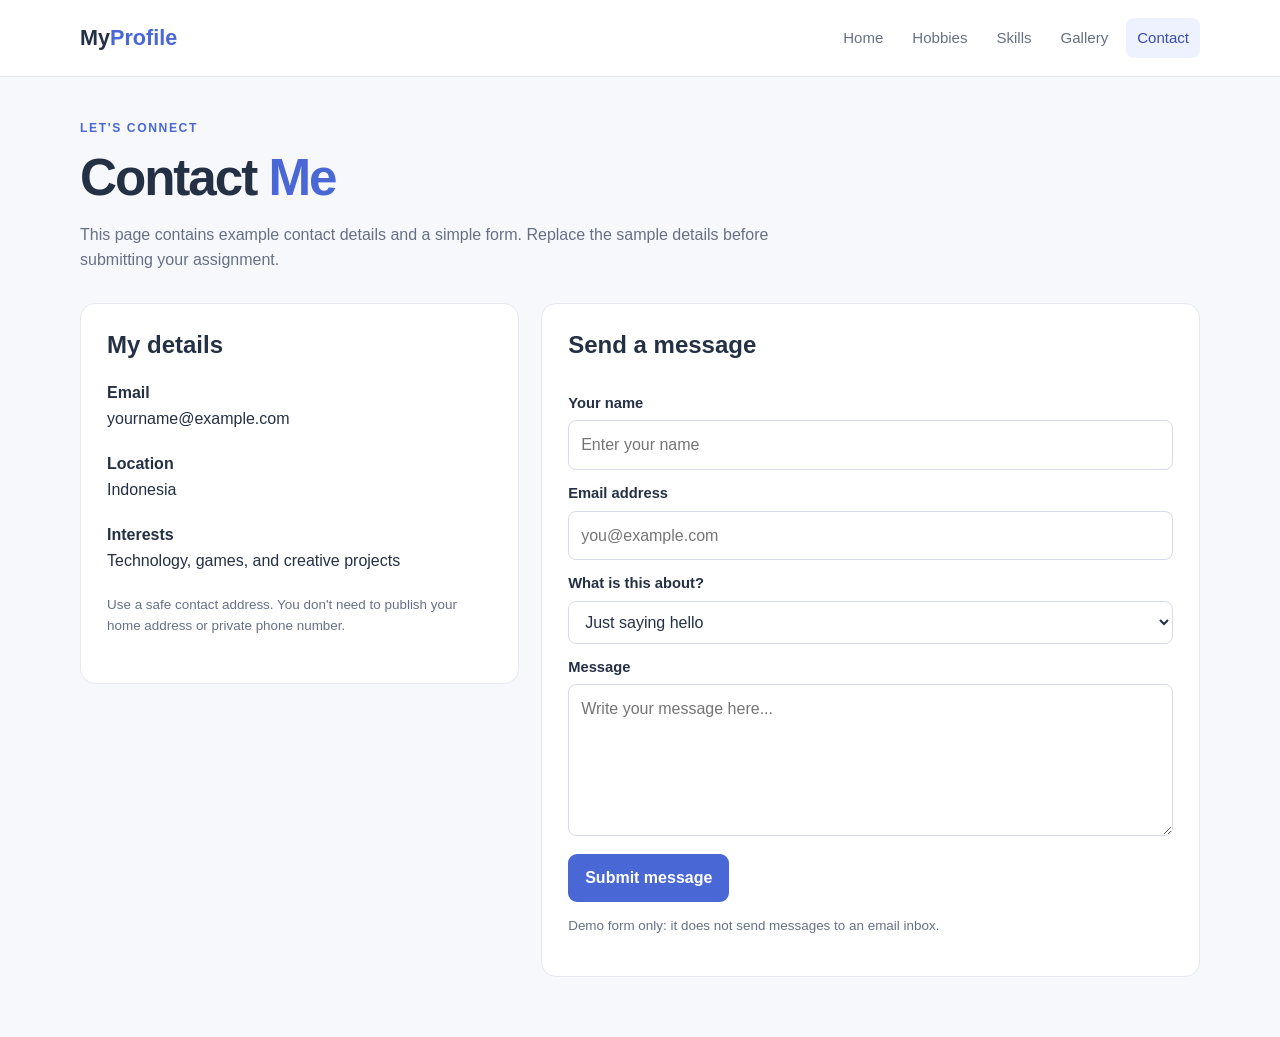
==== contact.html @ 0a0eddf7 "Add files via upload" ====
<!DOCTYPE html>
<html lang="en">
<head>
    <meta charset="UTF-8">
    <meta name="viewport" content="width=device-width, initial-scale=1.0">
    <title>My Profile | Contact</title>
    <link rel="stylesheet" href="style.css">
</head>
<body>
    <header class="site-header">
        <a class="brand" href="index.html">My<span>Profile</span></a>
        <nav aria-label="Main navigation">
            <a href="index.html">Home</a>
            <a href="hobbies.html">Hobbies</a>
            <a href="skills.html">Skills</a>
            <a href="gallery.html">Gallery</a>
            <a class="active" href="contact.html">Contact</a>
        </nav>
    </header>

    <main class="page-main">
        <section class="page-heading">
            <p class="eyebrow">LET'S CONNECT</p>
            <h1>Contact <span>Me</span></h1>
            <p>This page contains example contact details and a simple form. Replace the sample details before submitting your assignment.</p>
        </section>

        <section class="contact-layout">
            <div class="contact-info">
                <h2>My details</h2>
                <p><strong>Email</strong><br>yourname@example.com</p>
                <p><strong>Location</strong><br>Indonesia</p>
                <p><strong>Interests</strong><br>Technology, games, and creative projects</p>
                <p class="small-note">Use a safe contact address. You don't need to publish your home address or private phone number.</p>
            </div>

            <form class="contact-form" action="#" method="get">
                <h2>Send a message</h2>
                <label for="name">Your name</label>
                <input type="text" id="name" name="name" placeholder="Enter your name" required>

                <label for="email">Email address</label>
                <input type="email" id="email" name="email" placeholder="you@example.com" required>

                <label for="topic">What is this about?</label>
                <select id="topic" name="topic">
                    <option value="hello">Just saying hello</option>
                    <option value="project">A project</option>
                    <option value="question">A question</option>
                </select>

                <label for="message">Message</label>
                <textarea id="message" name="message" rows="5" placeholder="Write your message here..." required></textarea>

                <button class="button" type="submit">Submit message</button>
                <p class="small-note">Demo form only: it does not send messages to an email inbox.</p>
            </form>
        </section>
    </main>
</body>
</html>
---- style.css ----
:root {
    --ink: #243044;
    --muted: #667085;
    --accent: #4967d5;
    --accent-dark: #354eb0;
    --soft: #eef2ff;
    --paper: #ffffff;
    --background: #f7f8fc;
    --border: #e5e8f0;
}

* {
    box-sizing: border-box;
}

html {
    scroll-behavior: smooth;
}

body {
    margin: 0;
    font-family: Arial, Helvetica, sans-serif;
    color: var(--ink);
    background: var(--background);
    line-height: 1.6;
}

.site-header {
    display: flex;
    align-items: center;
    justify-content: space-between;
    gap: 24px;
    padding: 18px max(5%, calc((100% - 1120px) / 2));
    background: var(--paper);
    border-bottom: 1px solid var(--border);
}

.brand {
    color: var(--ink);
    text-decoration: none;
    font-size: 1.35rem;
    font-weight: 800;
    white-space: nowrap;
}

.brand span,
h1 span {
    color: var(--accent);
}

nav {
    display: flex;
    flex-wrap: wrap;
    gap: 7px;
}

nav a {
    color: var(--muted);
    text-decoration: none;
    font-size: 0.94rem;
    padding: 8px 11px;
    border-radius: 8px;
}

nav a:hover,
nav a.active {
    color: var(--accent-dark);
    background: var(--soft);
}

main {
    width: min(1120px, 90%);
    margin: 0 auto;
}

.hero {
    display: grid;
    grid-template-columns: 1.1fr 0.9fr;
    align-items: center;
    gap: 38px;
    padding: 64px 0 48px;
}

.eyebrow {
    margin: 0 0 10px;
    color: var(--accent);
    font-size: 0.76rem;
    font-weight: 800;
    letter-spacing: 0.13em;
}

h1 {
    margin: 0 0 16px;
    font-size: clamp(2.3rem, 5vw, 3.7rem);
    line-height: 1.12;
    letter-spacing: -0.04em;
}

h2, h3 {
    line-height: 1.25;
}

h2 {
    margin-top: 0;
}

.lead {
    max-width: 580px;
    color: var(--muted);
    font-size: 1.1rem;
}

.hero-art {
    padding: 20px;
    background: #e8edff;
    border-radius: 28px;
}

.hero-art img {
    display: block;
    width: 100%;
    max-height: 340px;
}

.hero-actions {
    display: flex;
    flex-wrap: wrap;
    align-items: center;
    gap: 20px;
    margin-top: 26px;
}

.button {
    display: inline-block;
    border: 0;
    border-radius: 9px;
    padding: 11px 17px;
    background: var(--accent);
    color: white;
    font: inherit;
    font-weight: 700;
    text-decoration: none;
    cursor: pointer;
}

.button:hover {
    background: var(--accent-dark);
}

.text-link,
.card a {
    color: var(--accent-dark);
    text-decoration: none;
    font-weight: 700;
}

.intro-card {
    display: grid;
    grid-template-columns: 0.9fr 1.1fr;
    gap: 28px;
    align-items: center;
    padding: 28px;
    background: var(--paper);
    border: 1px solid var(--border);
    border-radius: 16px;
}

.intro-card h2 {
    margin-bottom: 0;
}

.intro-card > p {
    margin: 0;
    color: var(--muted);
}

.three-cards,
.skill-grid {
    display: grid;
    grid-template-columns: repeat(3, 1fr);
    gap: 18px;
    margin: 24px 0 56px;
}

.card {
    padding: 24px;
    background: var(--paper);
    border: 1px solid var(--border);
    border-radius: 14px;
}

.card h3,
.card h2 {
    margin: 12px 0 8px;
}

.card p {
    color: var(--muted);
}

.icon {
    display: grid;
    place-items: center;
    width: 42px;
    height: 42px;
    border-radius: 12px;
    background: var(--soft);
    color: var(--accent);
    font-weight: 800;
}

.page-main {
    min-height: calc(100vh - 160px);
    padding-top: 42px;
    padding-bottom: 60px;
}

.page-heading {
    max-width: 720px;
    margin-bottom: 30px;
}

.page-heading h1 {
    font-size: clamp(2.2rem, 4vw, 3.2rem);
}

.page-heading > p:last-child {
    color: var(--muted);
}

.hobby-list {
    display: grid;
    gap: 18px;
}

.hobby-card {
    display: grid;
    grid-template-columns: 190px 1fr;
    align-items: center;
    gap: 24px;
    padding: 20px;
    background: var(--paper);
    border: 1px solid var(--border);
    border-radius: 15px;
}

.hobby-card img {
    width: 100%;
    height: 150px;
    object-fit: contain;
    padding: 10px;
    background: var(--soft);
    border-radius: 11px;
}

.hobby-card h2 {
    margin: 0 0 8px;
    font-size: 1.25rem;
}

.hobby-card p {
    margin-top: 0;
    color: var(--muted);
}

.tag {
    display: inline-block;
    padding: 4px 9px;
    border-radius: 20px;
    color: var(--accent-dark);
    background: var(--soft);
    font-size: 0.8rem;
}

.note {
    margin-top: 24px;
    padding: 16px 18px;
    color: #49536b;
    background: #fff8e7;
    border-left: 4px solid #e9b949;
    border-radius: 7px;
}

.skill-grid {
    grid-template-columns: repeat(2, 1fr);
}

.skill-track {
    height: 8px;
    margin: 16px 0 5px;
    overflow: hidden;
    background: #e9ecf5;
    border-radius: 20px;
}

.skill-track span {
    display: block;
    height: 100%;
    background: var(--accent);
    border-radius: inherit;
}

.skill-card small {
    color: var(--muted);
}

.gallery-grid {
    display: grid;
    grid-template-columns: repeat(2, 1fr);
    gap: 20px;
}

.gallery-item {
    margin: 0;
    overflow: hidden;
    background: var(--paper);
    border: 1px solid var(--border);
    border-radius: 15px;
}

.gallery-item img {
    display: block;
    width: 100%;
    height: 230px;
    object-fit: contain;
    padding: 18px;
    background: #edf0ff;
}

.gallery-item figcaption {
    display: flex;
    flex-direction: column;
    gap: 3px;
    padding: 16px 18px;
}

.gallery-item figcaption span {
    color: var(--muted);
    font-size: 0.92rem;
}

.contact-layout {
    display: grid;
    grid-template-columns: 0.8fr 1.2fr;
    gap: 22px;
    align-items: start;
}

.contact-info,
.contact-form {
    padding: 26px;
    background: var(--paper);
    border: 1px solid var(--border);
    border-radius: 15px;
}

.contact-info p {
    margin: 20px 0;
}

.contact-form {
    display: flex;
    flex-direction: column;
}

.contact-form label {
    margin: 12px 0 5px;
    font-weight: 700;
    font-size: 0.92rem;
}

.contact-form input,
.contact-form select,
.contact-form textarea {
    width: 100%;
    padding: 11px 12px;
    border: 1px solid #d6dbe7;
    border-radius: 8px;
    background: white;
    color: var(--ink);
    font: inherit;
}

.contact-form input:focus,
.contact-form select:focus,
.contact-form textarea:focus {
    outline: 2px solid #c5d0ff;
    border-color: var(--accent);
}

.contact-form .button {
    align-self: flex-start;
    margin-top: 18px;
}

.small-note {
    color: var(--muted);
    font-size: 0.84rem;
}

footer {
    padding: 22px 5%;
    color: var(--muted);
    background: var(--paper);
    border-top: 1px solid var(--border);
    text-align: center;
    font-size: 0.88rem;
}

footer p {
    margin: 0;
}

@media (max-width: 760px) {
    .site-header {
        flex-direction: column;
        gap: 12px;
    }

    nav {
        justify-content: center;
    }

    .hero,
    .intro-card,
    .contact-layout {
        grid-template-columns: 1fr;
    }

    .hero {
        padding-top: 38px;
    }

    .hero-art {
        max-width: 480px;
        margin: 0 auto;
    }

    .three-cards {
        grid-template-columns: 1fr;
    }

    .hobby-card {
        grid-template-columns: 1fr;
    }

    .hobby-card img {
        height: 180px;
    }
}

@media (max-width: 500px) {
    .skill-grid,
    .gallery-grid {
        grid-template-columns: 1fr;
    }

    nav {
        gap: 2px;
    }

    nav a {
        padding: 7px 8px;
        font-size: 0.88rem;
    }

    .intro-card,
    .card,
    .contact-info,
    .contact-form {
        padding: 20px;
    }
}
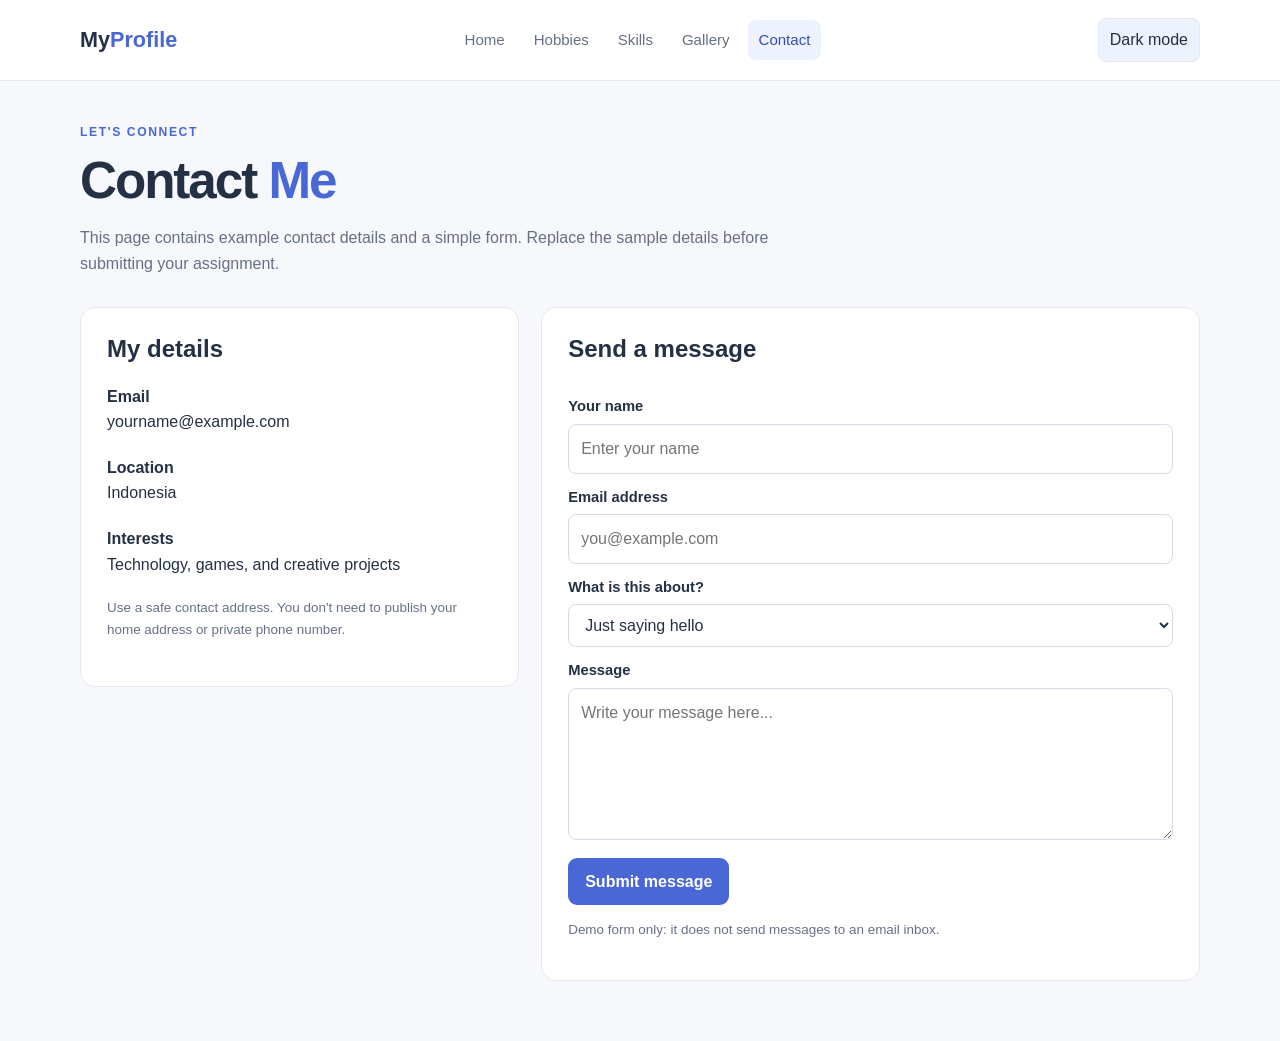
==== commit 36ff04f6: "Add files via upload" ====
--- a/contact.html
+++ b/contact.html
@@ -16,6 +16,7 @@
             <a href="gallery.html">Gallery</a>
             <a class="active" href="contact.html">Contact</a>
         </nav>
+        <button class="theme-toggle" id="themeToggle" type="button" aria-label="Switch to dark mode" aria-pressed="false">Dark mode</button>
     </header>
 
     <main class="page-main">
@@ -57,5 +58,6 @@
             </form>
         </section>
     </main>
+    <script src="script.js"></script>
 </body>
-</html>
+</html>
--- a/style.css
+++ b/style.css
@@ -7,6 +7,12 @@
     --paper: #ffffff;
     --background: #f7f8fc;
     --border: #e5e8f0;
+    --art-background: #e8edff;
+    --gallery-background: #edf0ff;
+    --input-background: #ffffff;
+    --note-background: #fff8e7;
+    --note-text: #49536b;
+    --track-background: #e9ecf5;
 }
 
 * {
@@ -68,6 +74,21 @@
     background: var(--soft);
 }
 
+.theme-toggle {
+    flex-shrink: 0;
+    padding: 8px 11px;
+    border: 1px solid var(--border);
+    border-radius: 8px;
+    background: var(--soft);
+    color: var(--ink);
+    font: inherit;
+    cursor: pointer;
+}
+
+.theme-toggle:hover {
+    border-color: var(--accent);
+}
+
 main {
     width: min(1120px, 90%);
     margin: 0 auto;
@@ -112,7 +133,7 @@
 
 .hero-art {
     padding: 20px;
-    background: #e8edff;
+    background: var(--art-background);
     border-radius: 28px;
 }
 
@@ -276,7 +297,8 @@
     margin-top: 24px;
     padding: 16px 18px;
     color: #49536b;
-    background: #fff8e7;
+    background: var(--note-background);
+    color: var(--note-text);
     border-left: 4px solid #e9b949;
     border-radius: 7px;
 }
@@ -289,7 +311,7 @@
     height: 8px;
     margin: 16px 0 5px;
     overflow: hidden;
-    background: #e9ecf5;
+    background: var(--track-background);
     border-radius: 20px;
 }
 
@@ -324,7 +346,7 @@
     height: 230px;
     object-fit: contain;
     padding: 18px;
-    background: #edf0ff;
+    background: var(--gallery-background);
 }
 
 .gallery-item figcaption {
@@ -376,7 +398,7 @@
     padding: 11px 12px;
     border: 1px solid #d6dbe7;
     border-radius: 8px;
-    background: white;
+    background: var(--input-background);
     color: var(--ink);
     font: inherit;
 }
@@ -411,10 +433,52 @@
     margin: 0;
 }
 
+/* Dark mode: JavaScript adds this class to the body. */
+body.dark-mode {
+    --ink: #e7eaf2;
+    --muted: #b0b8ca;
+    --accent: #9aabff;
+    --accent-dark: #bdc7ff;
+    --soft: #303954;
+    --paper: #202635;
+    --background: #151a24;
+    --border: #353d50;
+    --art-background: #2b3450;
+    --gallery-background: #2b3450;
+    --input-background: #252d3d;
+    --note-background: #3b3425;
+    --note-text: #f1dfb7;
+    --track-background: #3a4358;
+}
+
+body,
+.site-header,
+.card,
+.intro-card,
+.hobby-card,
+.gallery-item,
+.contact-info,
+.contact-form,
+footer,
+.hero-art,
+.gallery-item img,
+.hobby-card img,
+.note,
+.theme-toggle,
+.contact-form input,
+.contact-form select,
+.contact-form textarea {
+    transition: background-color 0.25s ease, color 0.25s ease, border-color 0.25s ease;
+}
+
 @media (max-width: 760px) {
     .site-header {
         flex-direction: column;
         gap: 12px;
+    }
+
+    .theme-toggle {
+        align-self: center;
     }
 
     nav {
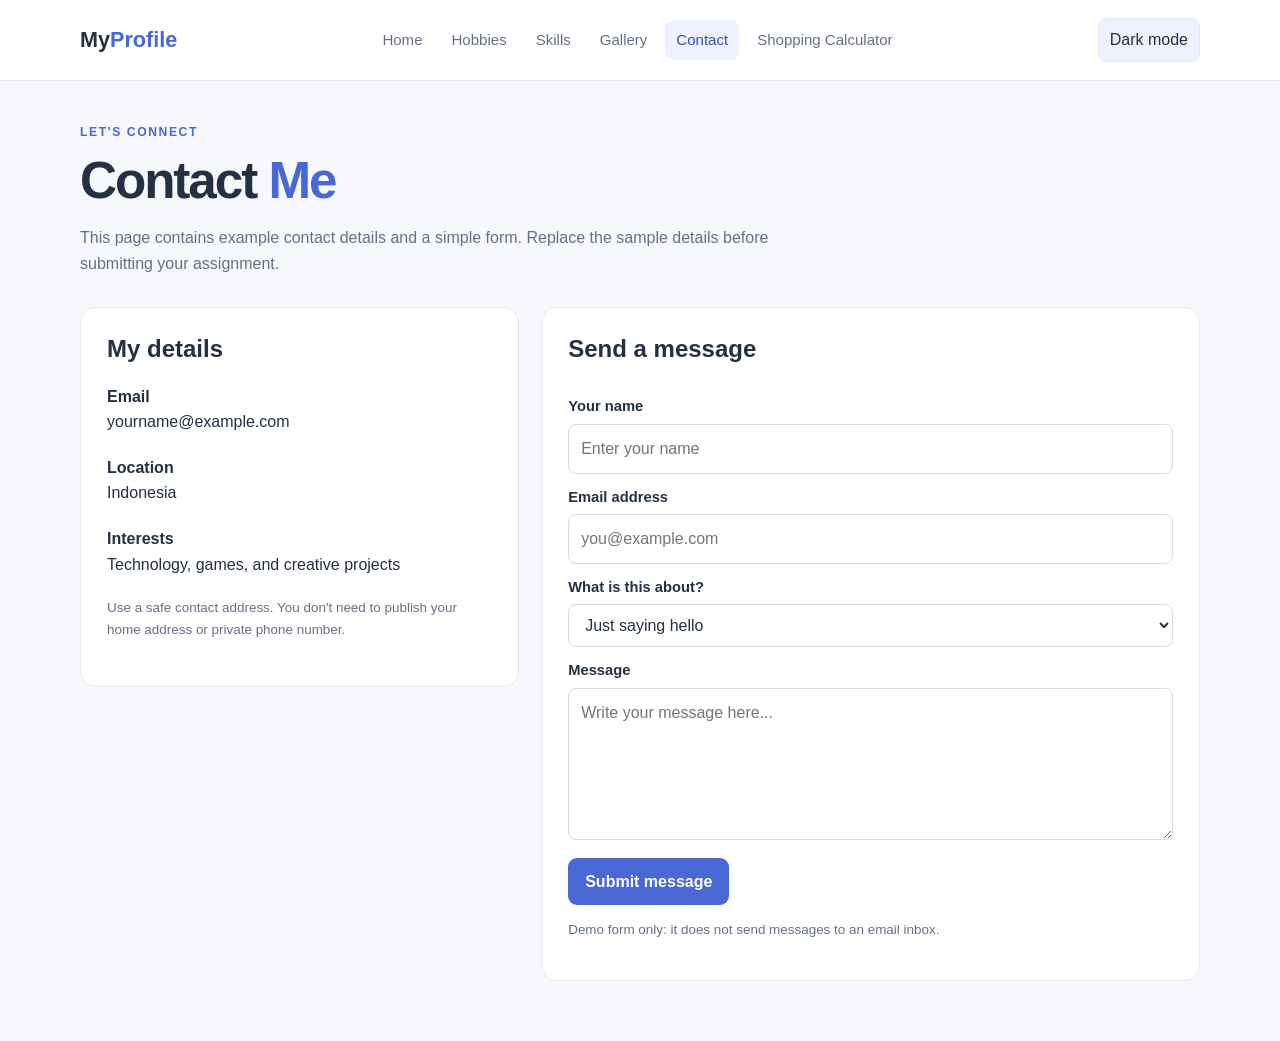
==== commit 354154c0: "Add link to Shopping Calculator in contact.html" ====
--- a/contact.html
+++ b/contact.html
@@ -15,6 +15,7 @@
             <a href="skills.html">Skills</a>
             <a href="gallery.html">Gallery</a>
             <a class="active" href="contact.html">Contact</a>
+            <a href="economicform.html">Shopping Calculator</a>
         </nav>
         <button class="theme-toggle" id="themeToggle" type="button" aria-label="Switch to dark mode" aria-pressed="false">Dark mode</button>
     </header>
@@ -60,4 +61,4 @@
     </main>
     <script src="script.js"></script>
 </body>
-</html>+</html>
--- a/style.css
+++ b/style.css
@@ -535,3 +535,64 @@
         padding: 20px;
     }
 }
+
+/* Shopping Calculator */
+.calculator {
+    max-width: 500px;
+    margin: 30px auto;
+    padding: 25px;
+    border-radius: 10px;
+    background-color: #f4f4f4;
+    color: #222;
+}
+
+.calculator h1,
+.calculator > p {
+    text-align: center;
+}
+
+.calculator form {
+    display: flex;
+    flex-direction: column;
+    gap: 10px;
+}
+
+.calculator label {
+    font-weight: bold;
+}
+
+.calculator input {
+    padding: 10px;
+    border: 1px solid #ccc;
+    border-radius: 5px;
+    font-size: 16px;
+}
+
+.calculator button {
+    padding: 10px;
+    border: none;
+    border-radius: 5px;
+    cursor: pointer;
+    font-size: 16px;
+}
+
+.calculator button:hover {
+    opacity: 0.8;
+}
+
+.calculator-result {
+    margin-top: 25px;
+    padding: 15px;
+    border-radius: 8px;
+    background-color: #fff;
+    color: #222;
+}
+
+.calculator-result h2 {
+    text-align: center;
+}
+
+.calculator-result h3 {
+    border-top: 1px solid #ccc;
+    padding-top: 10px;
+}
